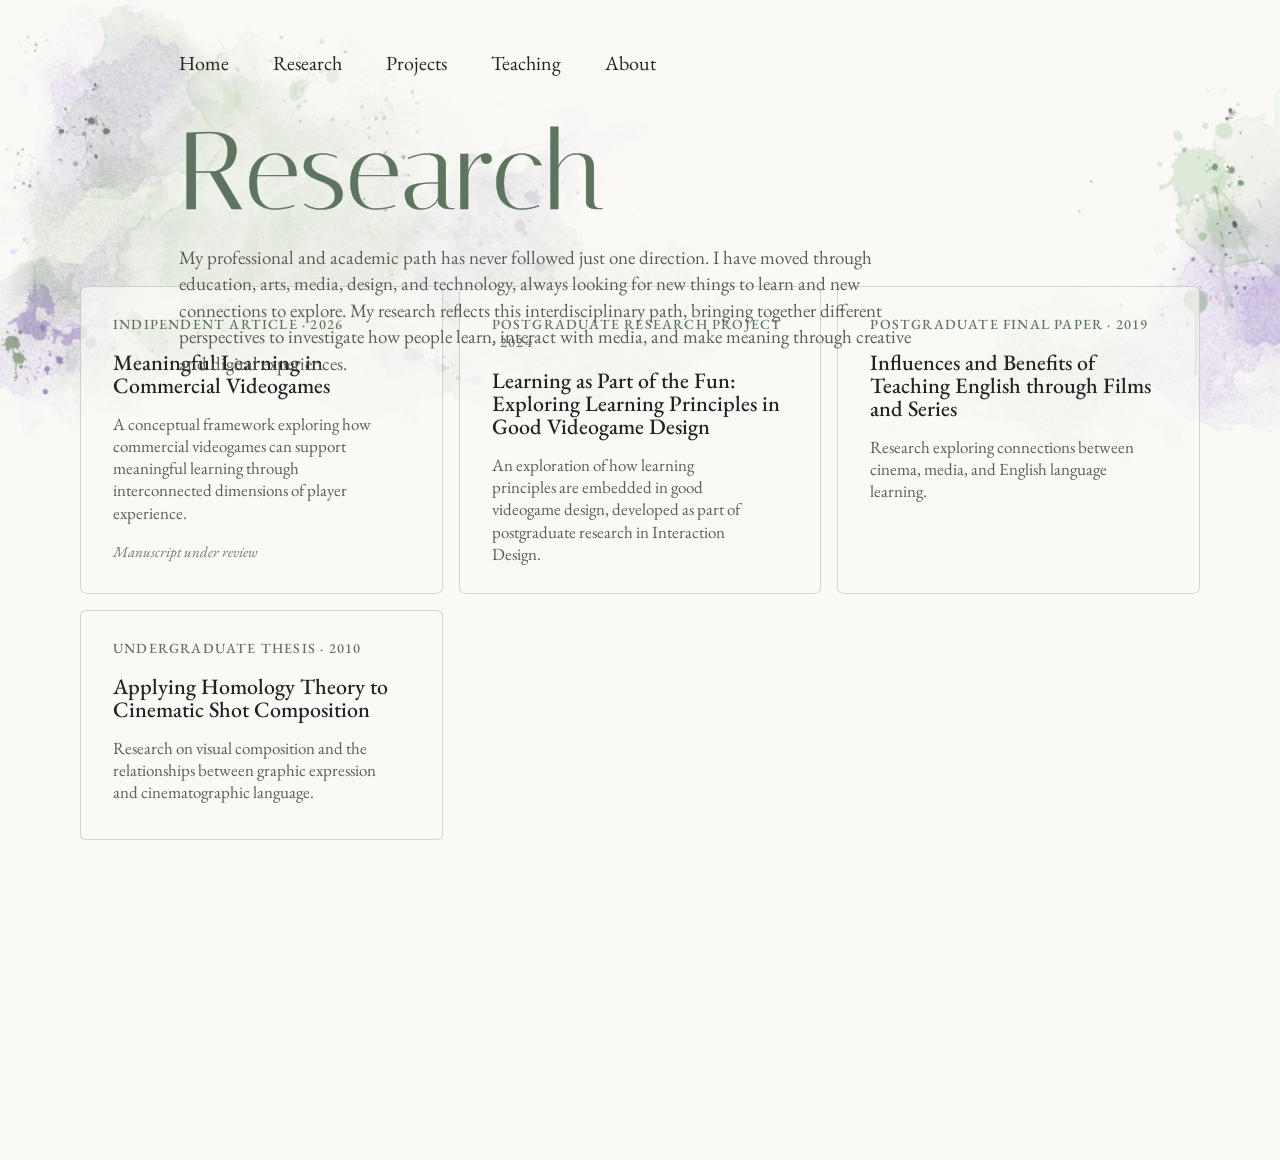
==== research.html @ 6c50589a "Changes Update homepage and research page layout" ====
<!DOCTYPE html>
<html lang="en">

<head>
    <meta charset="UTF-8">
    <meta name="viewport" content="width=device-width, initial-scale=1.0">

    <title>Research | Renata Costa Cavalcanti</title>

    <link rel="preconnect" href="https://fonts.googleapis.com">
    <link rel="preconnect" href="https://fonts.gstatic.com" crossorigin>

    <link href="https://fonts.googleapis.com/css2?family=EB+Garamond:wght@400;500;600&family=Italiana&display=swap" rel="stylesheet">

    <link rel="stylesheet" href="CSS/style.css">
</head>

<body class="research-body">
    <div class="guide guide-1"></div>
    <div class="guide guide-2"></div>
    <div class="guide guide-3"></div>

    <header class="site-header">
        <nav class="main-nav">
            <a href="index.html">Home</a>
            <a href="research.html">Research</a>
            <a href="#">Projects</a>
            <a href="#">Teaching</a>
            <a href="#">About</a>
        </nav>

    </header>

    <main class="research-page">

        <section class="research-hero">

            <div class="research-background">
                <img
                    src="Assets/Images/background.png"
                    alt=""
                >
            </div>

            <div class="research-intro">
                <h1>Research</h1>

                <p>
                    My professional and academic path has never followed just one direction.
                    I have moved through education, arts, media, design, and technology,
                    always looking for new things to learn and new connections to explore.
                    My research reflects this interdisciplinary path, bringing together different
                    perspectives to investigate how people learn, interact with media,
                    and make meaning through creative and digital experiences.
                </p>
            </div>

        </section>

        <section class="research-gallery">

            <div class="research-grid">

                <article class="research-card">
                    <span class="research-type">INDIPENDENT ARTICLE · 2026</span>

                    <h2>Meaningful Learning in Commercial Videogames</h2>

                    <p>
                        A conceptual framework exploring how commercial videogames
                        can support meaningful learning through interconnected
                        dimensions of player experience.
                    </p>

                    <span class="research-status">Manuscript under review</span>
                </article>


                <article class="research-card">
                    <span class="research-type">POSTGRADUATE RESEARCH PROJECT · 2024</span>

                    <h2>Learning as Part of the Fun: Exploring Learning Principles in Good Videogame Design</h2>

                    <p>
                        An exploration of how learning principles are embedded in
                        good videogame design, developed as part of postgraduate
                        research in Interaction Design.
                    </p>
                </article>


                <article class="research-card">
                    <span class="research-type">POSTGRADUATE FINAL PAPER · 2019</span>

                    <h2>Influences and Benefits of Teaching English through Films and Series</h2>

                    <p>
                        Research exploring connections between cinema, media,
                        and English language learning.
                    </p>
                </article>


                <article class="research-card">
                    <span class="research-type">UNDERGRADUATE THESIS · 2010</span>

                    <h2>Applying Homology Theory to Cinematic Shot Composition</h2>

                    <p>
                        Research on visual composition and the relationships
                        between graphic expression and cinematographic language.
                    </p>
                </article>

            </div>

        </section>

    </main>

</body>
</html>
---- CSS/style.css ----
:root {
    /* Layout */
    --page-margin: 6.25%;
    --top-margin: 6.25%;

    /* Colors */
    --color-background: #faf9f6;
    --color-text: #222222;
    --color-green: #5D755E;
    --color-text-soft: #5f5b55;
    --color-text-muted: #767676;
}

body {
    margin: 0;
    background-color: var(--color-background);
    color: var(--color-text);
    font-family: "EB Garamond", Garamond, Georgia, serif;
}

.guide {
    position: fixed;
    left: 0;
    width: 100%;
    border-top: 1px dashed red;
    opacity: 0.4;
    z-index: 9999;
    pointer-events: none;
}

.guide-1 {
    top: 126px;
}

.guide-2 {
    top: 485px;
}

.guide-3 {
    top: 800px;
}

.hero {
    min-height: 100vh;
    position: relative;
    overflow: hidden;
}

body::after {
    content: "";
    position: fixed;

    top: var(--top-margin);
    left: var(--page-margin);
    right: var(--page-margin);
    bottom: var(--top-margin);

    border: 1px dashed rgba(200, 80, 80, 0.5);

    pointer-events: none;
    z-index: 1000;
}

.hero-image {
    position: absolute;
    left: 0;
    bottom: 15.5%;
    width: 100%;
}

.hero-image img {
    width: 100%;
    height: auto;
    display: block;
}

.site-header {
    position: absolute;
    top: 0;
    left: 0;

    width: 100%;
    height: 18vh;

    z-index: 5;
}

.main-nav {
    position: absolute;

    top: 6vh;
    left: 14%;
    right: var(--page-margin);

    display: flex;
    gap: 44px;
}

.main-nav a {
    color: var(--color-text);
    text-decoration: none;
    font-size: 20px;
}

.hero-text {
    position: absolute;
    top: 16%;
    left: 14%;

    width: 600px;

    display: flex;
    flex-direction: column;
    gap: 0;

    z-index: 2;
}

.hero-text h1 {
    font-family: "Italiana", serif;
    font-size: 78px;
    font-weight: 400;
    color: var(--color-green);
    -webkit-text-stroke: 0.65px currentColor;
    line-height: 94%;

    margin: 0;
}

.hero-description {
    font-size: 19px;
    line-height: 1.35;
    color: var(--color-text-soft);
    margin: 32px 0 0;
    width: 600px;
}

.hero-buttons {
    display: flex;
    gap: 16px;
    margin-top: 24px;
}

.hero-button {
    display: inline-block;

    padding: 10px 20px;

    background-color: var(--color-green);
    color: var(--color-background);

    font-family: "EB Garamond", Garamond, Georgia, serif;
    font-size: 18px;
    font-weight: 500;

    text-decoration: none;
    border: 1px solid var(--color-green);
}

.hero-button.secondary {
    background-color: transparent;
    color: var(--color-green);
}

.home-links {
    display: grid;
    grid-template-columns: repeat(4, 1fr);

    width: calc(100% - (2 * var(--page-margin)));
    margin: 0 auto;

    transform: translateY(-170px);
}

.home-card {
    display: flex;
    align-items: flex-start;
    gap: 18px;

    padding: 0 40px;

    color: var(--color-text);
    text-decoration: none;
}

.home-card:not(:last-child) {
    border-right: 1px solid rgba(34, 34, 34, 0.15);
}

.home-card img {
    width: 110px;
    height: auto;
    flex-shrink: 0;
}

.card-content {
    display: flex;
    flex-direction: column;

    max-width: 190px;
}

.card-title {
    font-size: 23px;
    font-weight: 500;
}

.card-description {
    font-size: 17px;
    line-height: 1.25;
    margin-top: 5px;
    color: var(--color-text-muted);
}

.card-arrow {
    font-size: 20px;
    margin-top: 4px;
}

/* =========================
   RESEARCH PAGE
   ========================= */

.research-body .main-nav {
    left: 14%;
    top: 5.6vh;
    gap: 44px;
}

.main-nav a {
        font-size: 20px
    }

.research-page {
    background-color: var(--color-background);
}

.research-hero {
    position: relative;
}

.research-background {
    position: relative;
    z-index: 0;
    
}

.research-background img {
    width: 100%;
    height: auto;
    display: block;
    opacity: 0.85;
    filter: brightness(0.95) saturate(1.5);
    
    
    transform: translateY(0px);
}

.research-intro {
    position: absolute;
    z-index: 1;

    top: 120px;
    left: 14%;

    width: 60%;
}

.research-intro h1 {
    font-family: "Italiana", serif;
    font-size: 110px;
    font-weight: 400;
    line-height: 0.95;
    color: var(--color-green);
    -webkit-text-stroke: 0.45px currentColor;
    margin: 0;
}

.research-intro p {
    max-width: 740px;
    margin: 20px 0 0;

    font-size: 19px;
    line-height: 1.4;
    color: var(--color-text-soft);
}


/* Research gallery */

.research-gallery {
    width: calc(100% - (2 * var(--page-margin)));
    margin: 0 auto;

    min-height: 500px;
    padding: 40px 0 80px;

    transform: translateY(-240px);
}

.research-grid {
    display: grid;
    grid-template-columns: repeat(3, 1fr);
    gap: 16px;
}

.research-card {
    min-height: 230px;
    padding: 28px 32px;
    box-sizing: border-box;

    border: 1px solid rgba(34, 34, 34, 0.18);
    border-radius: 2%;
    background-color: rgba(250, 249, 246, 0.7);
}

.research-type {
    display: block;

    font-size: 14px;
    font-weight: 500;
    letter-spacing: 1.2px;

    color: var(--color-green);
}

.research-card h2 {
    margin: 18px 0 0;

    font-family: "EB Garamond", Garamond, Georgia, serif;
    font-size: 22px;
    font-weight: 500;
    line-height: 1.05;

    color: var(--color-text);
}

.research-card p {
    max-width: 90%;
    margin: 16px 0 0;

    font-size: 17px;
    line-height: 1.3;

    color: var(--color-text-soft);
}

.research-status {
    display: block;
    margin-top: 18px;

    font-size: 15px;
    font-style: italic;

    color: var(--color-text-muted);
}





/* =========================
   RESPONSIVE
   ========================= */


/* DESKTOP / LAPTOP */

@media (max-width: 1600px) {
/* Navigation */

    .main-nav {
        left: 14%;
        gap: 36px;
    }

    .main-nav a {
        font-size: 20px
    }

/* Hero text */

    .hero-text {
        left: 14%;
        top: 16%;
        width: 520px;
    }

    .hero-text h1 {
        font-size: 74px;
    }

    .hero-description {
        width: 580px;
        font-size: 21px;
    }

    .hero-image {
    bottom: 26%;
    }


/* Home cards */

    .home-links {
    transform: translateY(-280px);
    }

    .home-card {
        padding: 0 24px;
        gap: 14px;
    }

    .home-card img {
        width: 75px;
    }

    .card-content {
        max-width: 170px;
    }

    .card-title {
        font-size: 21px;
    }

    .card-description {
        font-size: 15px;
    }

}


/* TABLET */
@media (max-width: 1024px) {
     /* Navigation */
    .main-nav {
        left: 12%;
        gap: 36px;
    }

    .main-nav a {
        font-size: 17px
    }
    
    .home-links {
        grid-template-columns: repeat(2, 1fr);
    }

    /* Hero text */
    .hero-text {
        left: 12%;
        top: 14%;
        width: 520px;
    }

    .hero-text h1 {
        font-size: 52px;
    }

    .hero-description {
        width: 440px;
        font-size: 16px;
    }

    .hero-image {
    bottom: 44%;
    }

    /* Home cards */

    .home-links {
    transform: translateY(-350px);
    }

    .home-card {
        padding: 0 24px;
        gap: 14px;
    }

    .home-card img {
        width: 75px;
    }

    .card-content {
        max-width: 170px;
    }

    .card-title {
        font-size: 21px;
    }

    .card-description {
        font-size: 15px;
    }
}


/* MOBILE */
@media (max-width: 768px) {
    .home-links {
        grid-template-columns: 1fr;
    }

    .hero-text {
    top: 12%;
    left: 10%;
    width: 50%;
    }

    .hero-text h1 {
        font-size: 42px;
    }

    .hero-description {
        width: 100%;
        font-size: 14px;
    }

    .hero-image {
        bottom: 54%;
    }

    /* Home cards */

    .home-links {
    transform: translateY(-420px);
    }

    .home-card {
        padding: 0 24px;
        gap: 14px;
    }

    .home-card img {
        width: 75px;
    }

    .card-content {
        max-width: 170px;
    }

    .card-title {
        font-size: 21px;
    }

    .card-description {
        font-size: 15px;
    }
}

/*--------*/
.guide,
body::after {
    display: none;
}
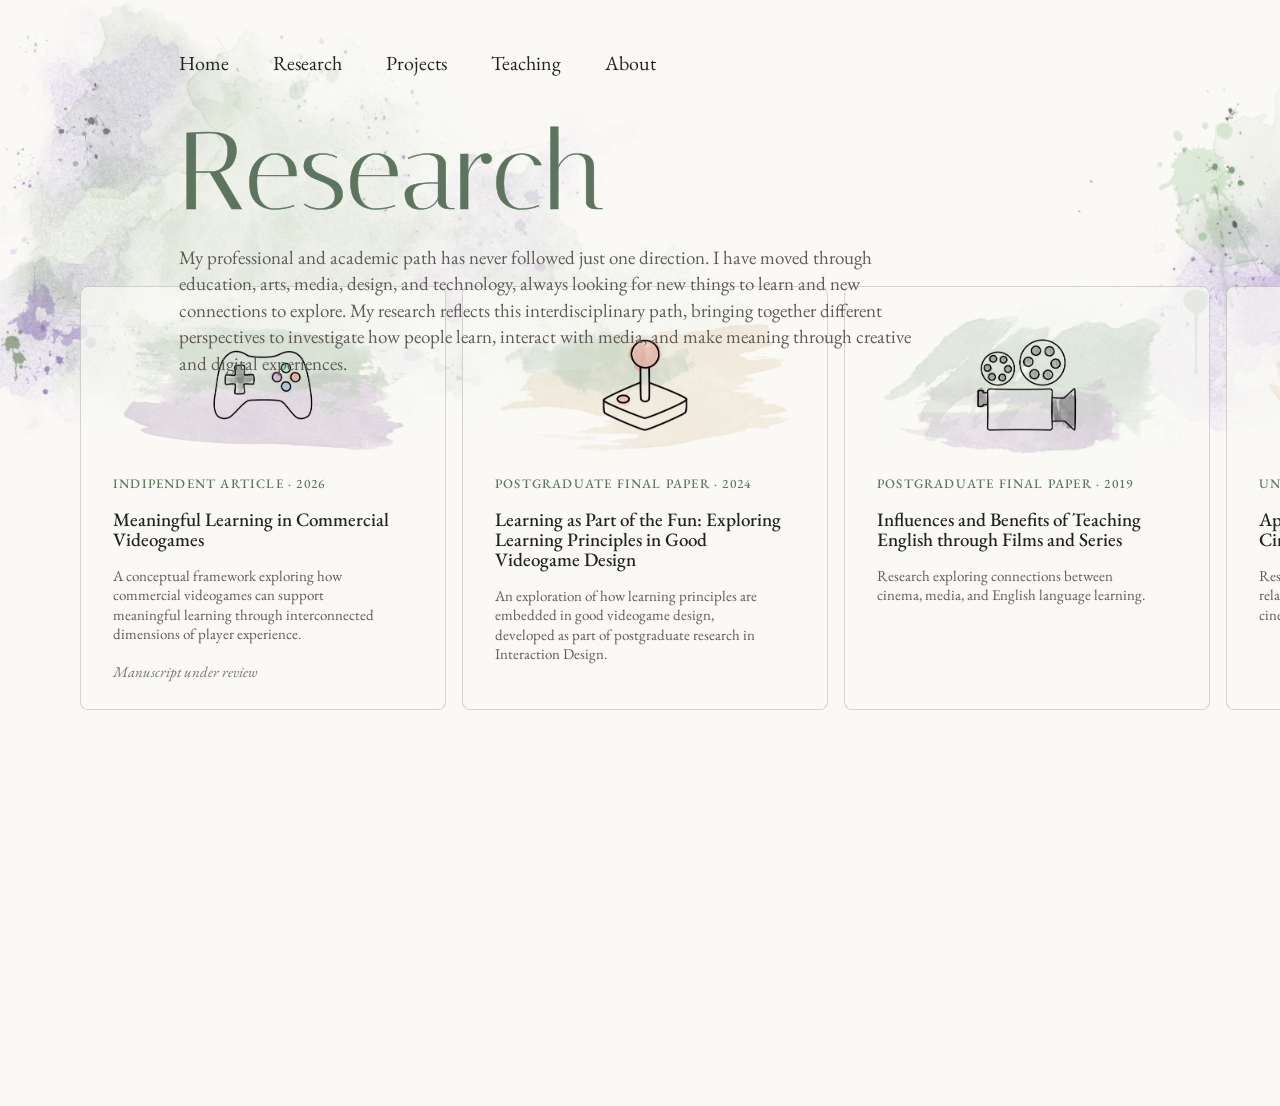
==== commit 95c27d94: "Research Research page updates." ====
--- a/research.html
+++ b/research.html
@@ -62,6 +62,13 @@
             <div class="research-grid">
 
                 <article class="research-card">
+
+                    <img
+                        class="research-card-image"
+                        src="Assets/Images/controle_2.png"
+                        alt="Hand-drawn videogame controller"
+                    >
+
                     <span class="research-type">INDIPENDENT ARTICLE · 2026</span>
 
                     <h2>Meaningful Learning in Commercial Videogames</h2>
@@ -77,7 +84,14 @@
 
 
                 <article class="research-card">
-                    <span class="research-type">POSTGRADUATE RESEARCH PROJECT · 2024</span>
+
+                    <img
+                        class="research-card-image"
+                        src="Assets/Images/controle_1.png"
+                        alt="Hand-drawn videogame controller"
+                    >
+
+                    <span class="research-type">POSTGRADUATE FINAL PAPER · 2024</span>
 
                     <h2>Learning as Part of the Fun: Exploring Learning Principles in Good Videogame Design</h2>
 
@@ -90,6 +104,13 @@
 
 
                 <article class="research-card">
+
+                    <img
+                        class="research-card-image"
+                        src="Assets/Images/camera_1.png"
+                        alt="Hand-drawn film camera"
+                    >
+
                     <span class="research-type">POSTGRADUATE FINAL PAPER · 2019</span>
 
                     <h2>Influences and Benefits of Teaching English through Films and Series</h2>
@@ -102,6 +123,13 @@
 
 
                 <article class="research-card">
+
+                    <img
+                        class="research-card-image"
+                        src="Assets/Images/camera_2.png"
+                        alt="Hand-drawn film camera"
+                    >
+
                     <span class="research-type">UNDERGRADUATE THESIS · 2010</span>
 
                     <h2>Applying Homology Theory to Cinematic Shot Composition</h2>
--- a/CSS/style.css
+++ b/CSS/style.css
@@ -100,6 +100,37 @@
     color: var(--color-text);
     text-decoration: none;
     font-size: 20px;
+    position: relative;
+    z-index: 0;
+}
+
+.main-nav a::before {
+    content: "";
+    position: absolute;
+
+    width: 110px;
+    height: 55px;
+
+    left: 50%;
+    top: 80%;
+
+    background-image: url("../Assets/Images/hover_1.png");
+    background-size: contain;
+    background-position: center;
+    background-repeat: no-repeat;
+
+    opacity: 0;
+    z-index: -1;
+
+    transform: translate(-50%, -50%) scale(0.8);
+    transition: opacity 0.3s ease, transform 0.3s ease;
+
+    pointer-events: none;
+}
+
+.main-nav a:hover::before {
+    opacity: 1;
+    transform: translate(-50%, -50%) scale(1);
 }
 
 .hero-text {
@@ -300,7 +331,7 @@
 
 .research-grid {
     display: grid;
-    grid-template-columns: repeat(3, 1fr);
+    grid-template-columns: repeat(4, 1fr);
     gap: 16px;
 }
 
@@ -314,10 +345,18 @@
     background-color: rgba(250, 249, 246, 0.7);
 }
 
+.research-card-image {
+    display: block;
+    width: 300px;
+    height: 140px;
+    object-fit: contain;
+    margin: 0 auto 20px;
+}
+
 .research-type {
     display: block;
 
-    font-size: 14px;
+    font-size: 13px;
     font-weight: 500;
     letter-spacing: 1.2px;
 
@@ -328,7 +367,7 @@
     margin: 18px 0 0;
 
     font-family: "EB Garamond", Garamond, Georgia, serif;
-    font-size: 22px;
+    font-size: 19px;
     font-weight: 500;
     line-height: 1.05;
 
@@ -339,7 +378,7 @@
     max-width: 90%;
     margin: 16px 0 0;
 
-    font-size: 17px;
+    font-size: 15px;
     line-height: 1.3;
 
     color: var(--color-text-soft);
@@ -396,14 +435,14 @@
     }
 
     .hero-image {
-    bottom: 26%;
+    bottom: 14%;
     }
 
 
 /* Home cards */
 
     .home-links {
-    transform: translateY(-280px);
+    transform: translateY(-160px);
     }
 
     .home-card {
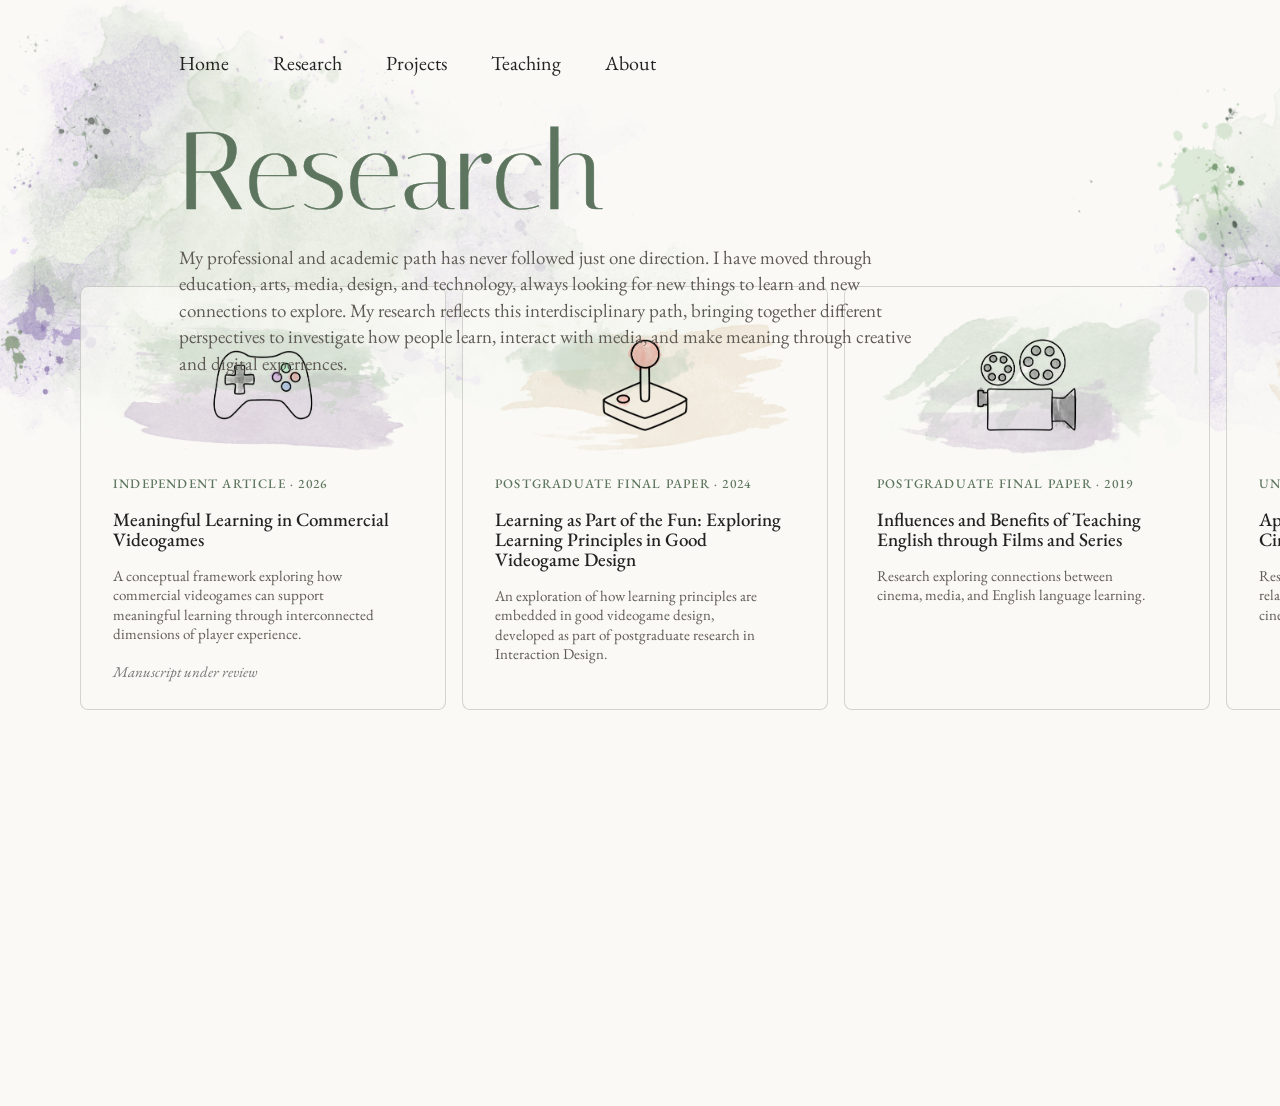
==== commit 1ab28432: "Research Typo correction." ====
--- a/research.html
+++ b/research.html
@@ -69,7 +69,7 @@
                         alt="Hand-drawn videogame controller"
                     >
 
-                    <span class="research-type">INDIPENDENT ARTICLE · 2026</span>
+                    <span class="research-type">INDEPENDENT ARTICLE · 2026</span>
 
                     <h2>Meaningful Learning in Commercial Videogames</h2>
 
